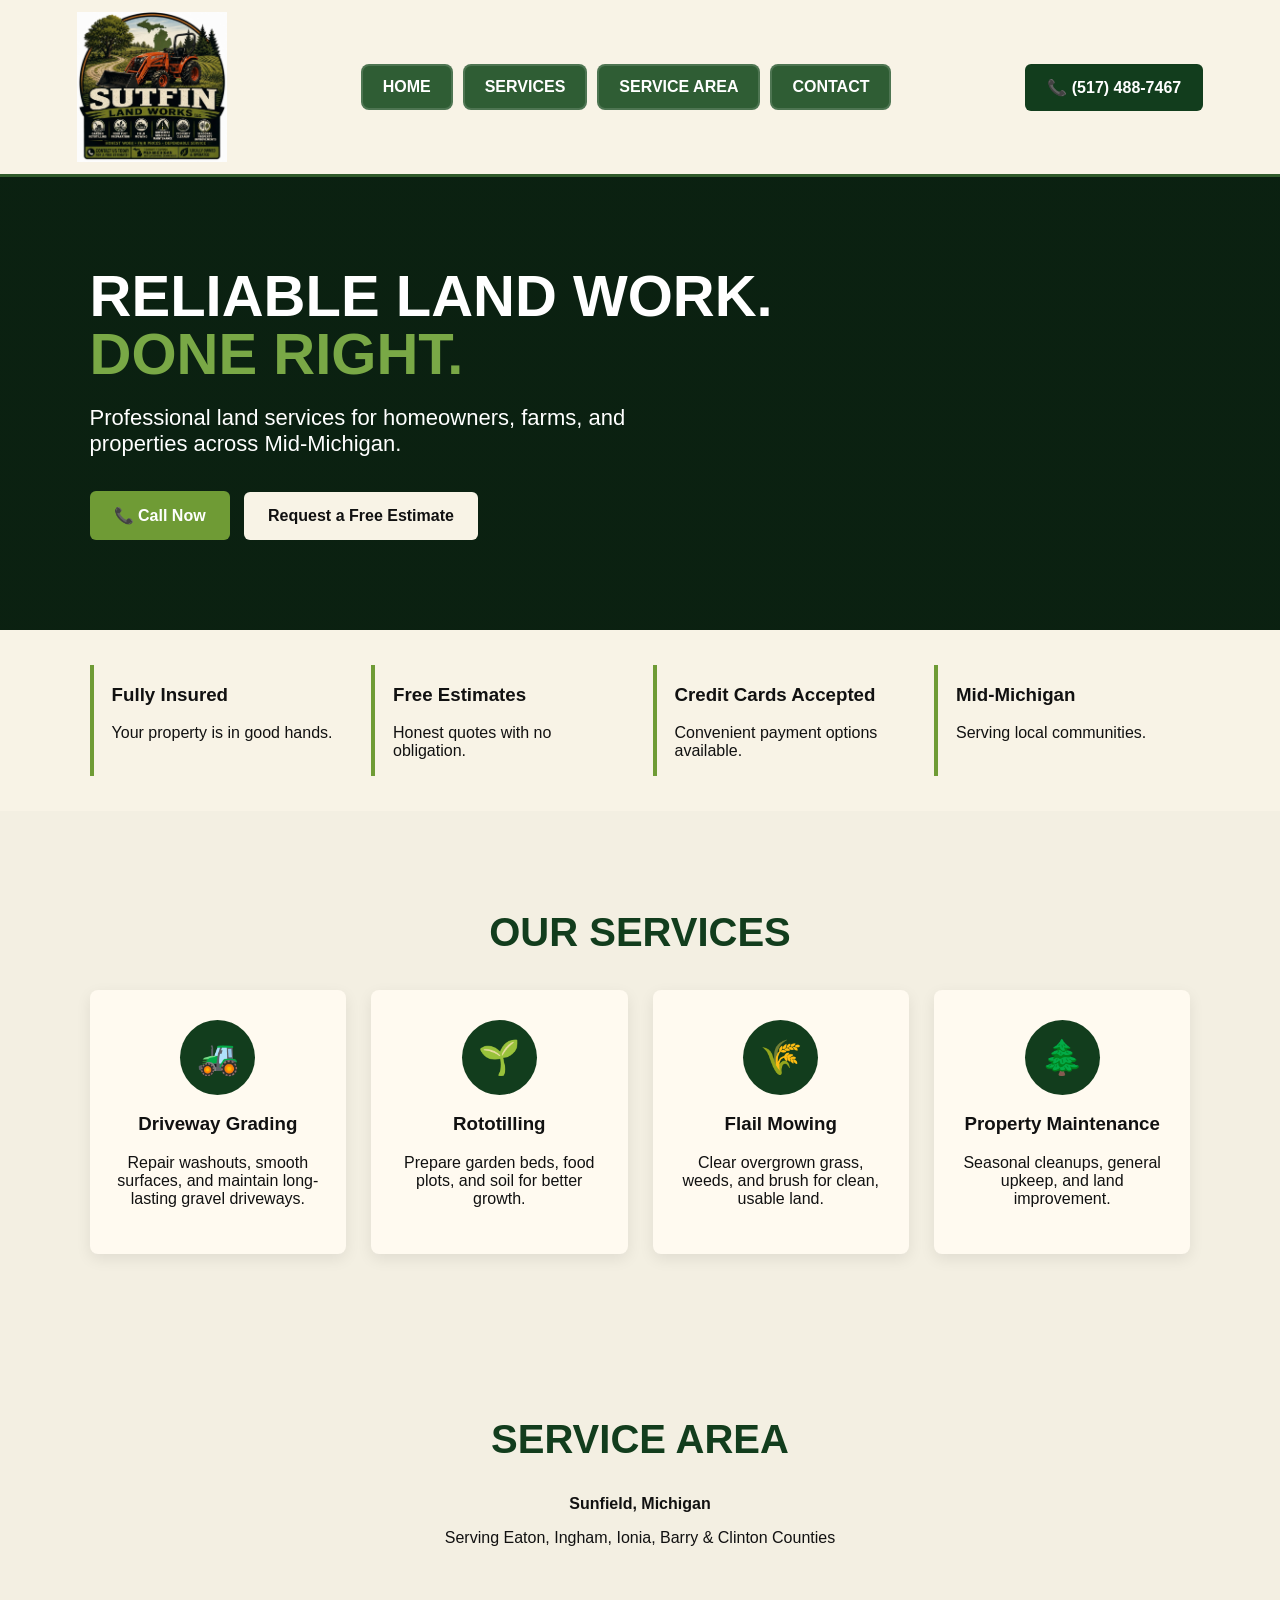
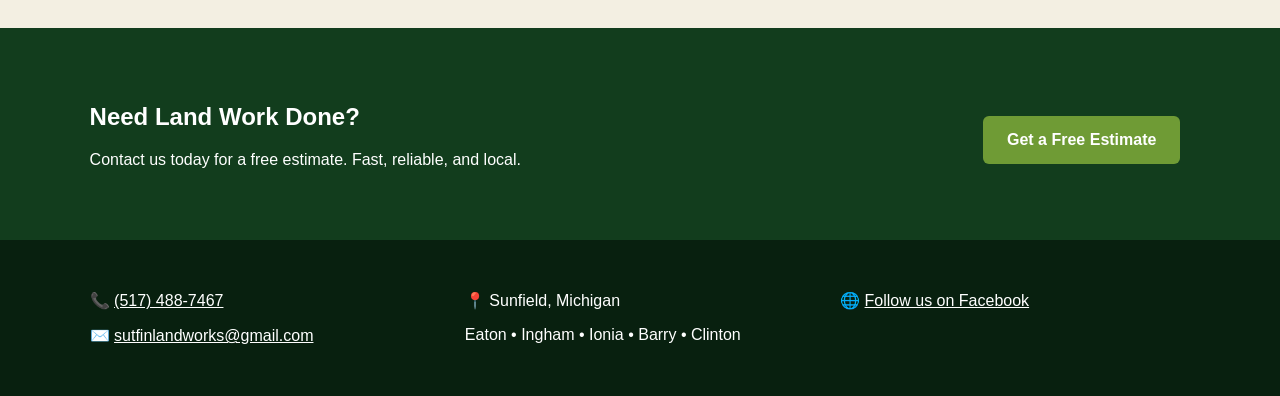
==== index.html @ 5210f1a7 "Update index.html" ====
<!DOCTYPE html>
<html lang="en">
<head>
<meta charset="UTF-8">
<meta name="viewport" content="width=device-width, initial-scale=1.0">
<title>Sutfin Land Works LLC | Mid-Michigan Land Services</title>

<style>
* {
  box-sizing: border-box;
}

body {
  margin: 0;
  font-family: Arial, sans-serif;
  background: #f3efe2;
  color: #111;
}

.header {
  background: #f8f3e6;
  padding: 12px 6%;
  display: flex;
  align-items: center;
  justify-content: space-between;
  border-bottom: 3px solid #315b2c;
}

.logo {
  width: 150px;
  height: auto;
  display: block;
}

.nav {
  display: flex;
  justify-content: center;
  align-items: center;
  gap: 10px;
  flex-wrap: wrap;
}

.nav a {
  display: inline-block;
  background: #2f5d34;
  color: #ffffff;
  text-decoration: none;
  font-weight: bold;
  padding: 12px 20px;
  border-radius: 8px;
  border: 2px solid rgba(255,255,255,0.15);
  transition: all 0.3s ease;
}

.nav a:hover {
  background: #d4b36a;
  color: #111111;
  transform: translateY(-2px);
  box-shadow: 0 4px 10px rgba(0,0,0,.25);
}

.call-btn {
  background: #123d1d;
  color: white;
  padding: 14px 22px;
  border-radius: 6px;
  text-decoration: none;
  font-weight: bold;
}
  .nav {
  display: flex;
  justify-content: center;
  flex-wrap: wrap;
}

.hero {
  background: linear-gradient(rgba(5,25,10,.78), rgba(5,25,10,.78)), #1f3d2b;
  color: white;
  padding: 90px 7%;
}

.hero h1 {
  font-size: 58px;
  line-height: 1;
  margin: 0 0 20px;
  text-transform: uppercase;
}

.hero h1 span {
  color: #79a846;
}

.hero p {
  font-size: 22px;
  max-width: 620px;
}

.btn {
  display: inline-block;
  margin: 12px 10px 0 0;
  padding: 15px 24px;
  border-radius: 6px;
  text-decoration: none;
  font-weight: bold;
}

.green {
  background: #6f9b35;
  color: white;
}

.light {
  background: #f8f3e6;
  color: #111;
}

.trust {
  display: grid;
  grid-template-columns: repeat(auto-fit, minmax(220px, 1fr));
  gap: 25px;
  padding: 35px 7%;
  background: #f8f3e6;
}

.trust div {
  border-left: 4px solid #6f9b35;
  padding-left: 18px;
}

.section {
  padding: 65px 7%;
  text-align: center;
}

.section h2 {
  font-size: 40px;
  color: #123d1d;
  text-transform: uppercase;
}

.services {
  display: grid;
  grid-template-columns: repeat(auto-fit, minmax(220px, 1fr));
  gap: 25px;
  margin-top: 35px;
}

.card {
  background: #fffaf0;
  padding: 30px 20px;
  border-radius: 8px;
  box-shadow: 0 5px 15px rgba(0,0,0,.08);
}

.icon {
  background: #123d1d;
  color: white;
  width: 75px;
  height: 75px;
  margin: 0 auto 18px;
  border-radius: 50%;
  display: flex;
  align-items: center;
  justify-content: center;
  font-size: 34px;
}

.cta {
  background: #123d1d;
  color: white;
  padding: 55px 7%;
  display: flex;
  justify-content: space-between;
  align-items: center;
  gap: 25px;
}

.footer {
  background: #08200f;
  color: white;
  padding: 35px 7%;
  display: grid;
  grid-template-columns: repeat(auto-fit, minmax(220px, 1fr));
  gap: 25px;
}

.footer a {
  color: white;
}

@media (max-width: 800px) {
  .header {
    flex-direction: column;
    gap: 12px;
  }

  .logo {
    width: 100px;
    height: auto;
  }

  .nav {
    display: none;
  }

  .hero h1 {
    font-size: 40px;
  }

  .cta {
    flex-direction: column;
    text-align: center;
  }
}
</style>
</head>

<body>

<header class="header">
  <img src="images/logo.png" alt="Sutfin Land Works LLC Logo" class="logo">

<nav class="nav">
  <a href="index.html">HOME</a>
  <a href="services.html">SERVICES</a>
  <a href="#service-area">SERVICE AREA</a>
  <a href="contact.html">CONTACT</a>
</nav>

  <a href="tel:5174887467" class="call-btn">📞 (517) 488-7467</a>
</header>

<section class="hero">
  <h1>Reliable Land Work.<br><span>Done Right.</span></h1>
  <p>Professional land services for homeowners, farms, and properties across Mid-Michigan.</p>

  <a href="tel:5174887467" class="btn green">📞 Call Now</a>
  <a href="contact.html" class="btn light">Request a Free Estimate</a>
</section>

<section class="trust">
  <div>
    <h3>Fully Insured</h3>
    <p>Your property is in good hands.</p>
  </div>

  <div>
    <h3>Free Estimates</h3>
    <p>Honest quotes with no obligation.</p>
  </div>

  <div>
    <h3>Credit Cards Accepted</h3>
    <p>Convenient payment options available.</p>
  </div>

  <div>
    <h3>Mid-Michigan</h3>
    <p>Serving local communities.</p>
  </div>
</section>

<section class="section" id="services">
  <h2>Our Services</h2>

  <div class="services">
    <div class="card">
      <div class="icon">🚜</div>
      <h3>Driveway Grading</h3>
      <p>Repair washouts, smooth surfaces, and maintain long-lasting gravel driveways.</p>
    </div>

    <div class="card">
      <div class="icon">🌱</div>
      <h3>Rototilling</h3>
      <p>Prepare garden beds, food plots, and soil for better growth.</p>
    </div>

    <div class="card">
      <div class="icon">🌾</div>
      <h3>Flail Mowing</h3>
      <p>Clear overgrown grass, weeds, and brush for clean, usable land.</p>
    </div>

    <div class="card">
      <div class="icon">🌲</div>
      <h3>Property Maintenance</h3>
      <p>Seasonal cleanups, general upkeep, and land improvement.</p>
    </div>
  </div>
</section>

<section class="section" id="service-area">
  <h2>Service Area</h2>
  <p><strong>Sunfield, Michigan</strong></p>
  <p>Serving Eaton, Ingham, Ionia, Barry & Clinton Counties</p>
</section>

<section class="cta">
  <div>
    <h2>Need Land Work Done?</h2>
    <p>Contact us today for a free estimate. Fast, reliable, and local.</p>
  </div>

  <a href="contact.html" class="btn green">Get a Free Estimate</a>
</section>

<footer class="footer">
  <div>
    <p>📞 <a href="tel:5174887467">(517) 488-7467</a></p>
    <p>✉️ <a href="mailto:sutfinlandworks@gmail.com">sutfinlandworks@gmail.com</a></p>
  </div>

  <div>
    <p>📍 Sunfield, Michigan</p>
    <p>Eaton • Ingham • Ionia • Barry • Clinton</p>
  </div>

  <div>
    <p>🌐 <a href="https://www.facebook.com/profile.php?id=61579506905244">Follow us on Facebook</a></p>
  </div>
</footer>

</body>
</html>
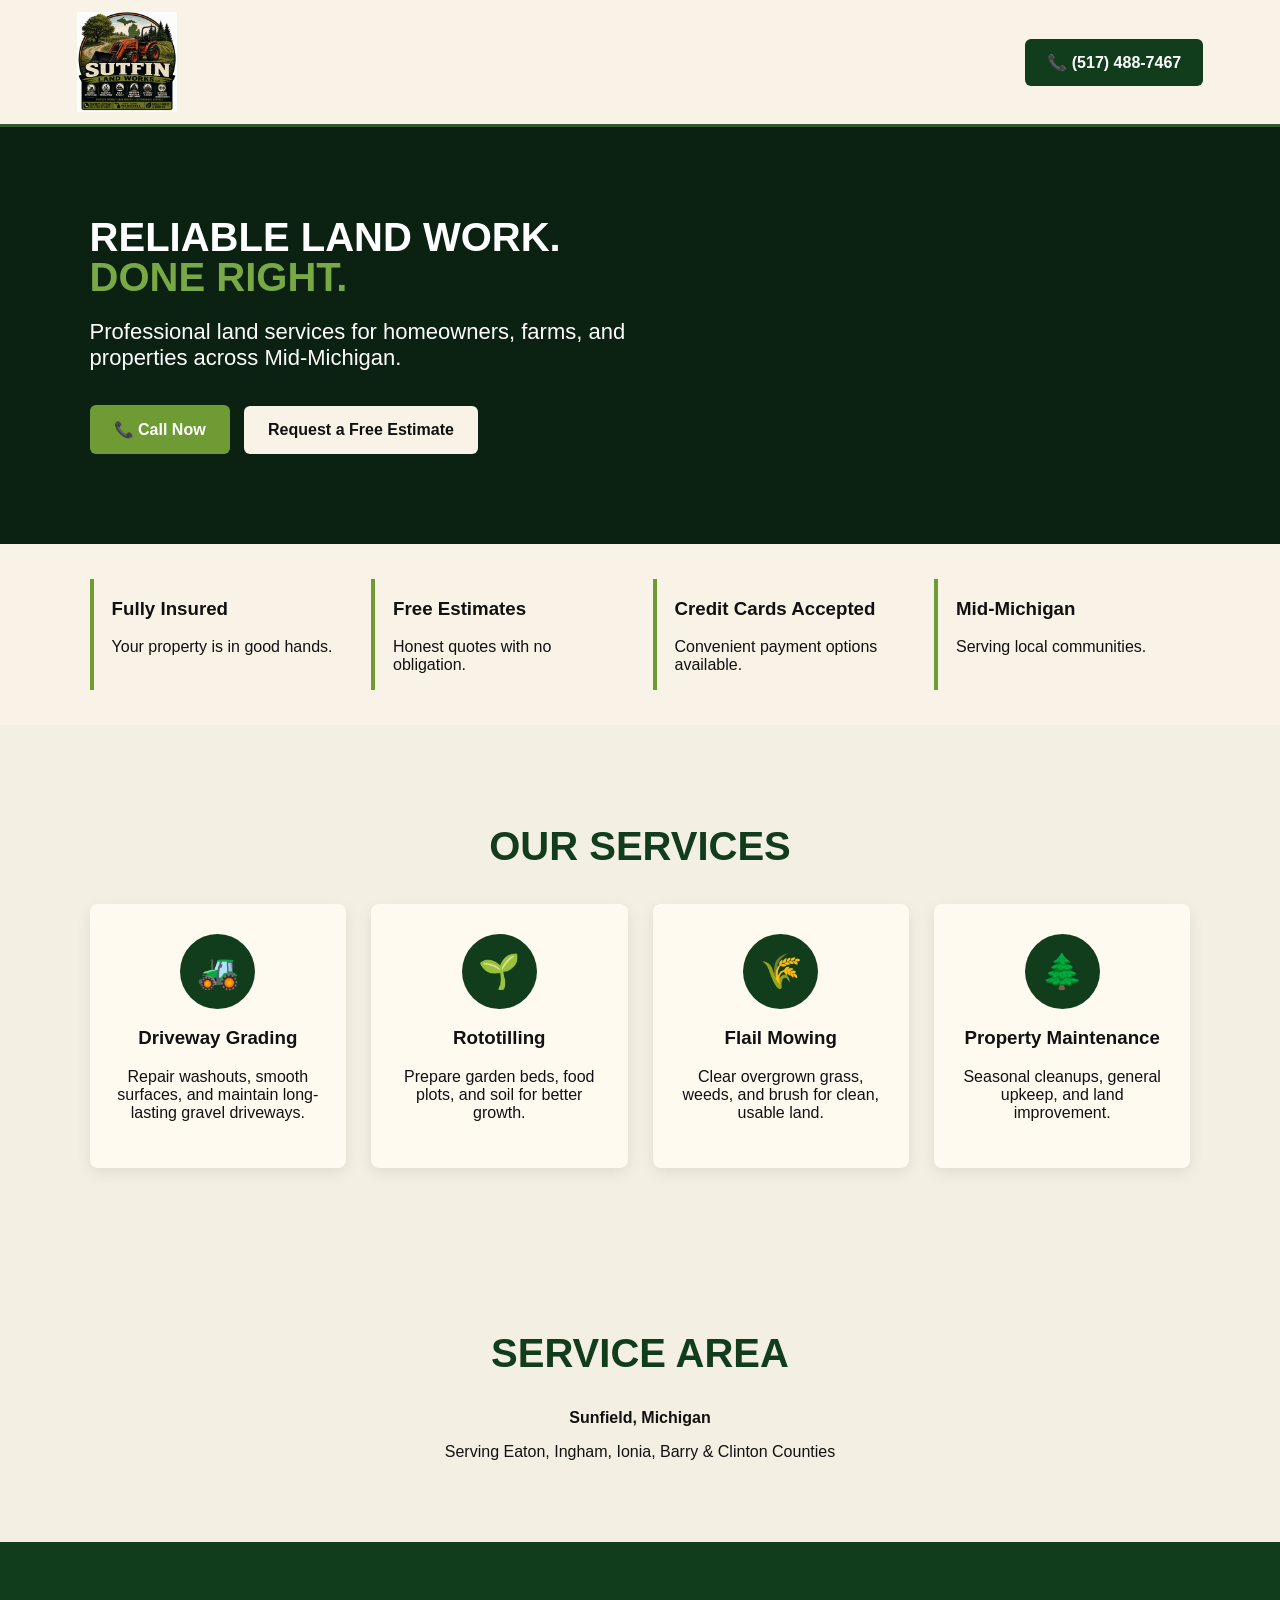
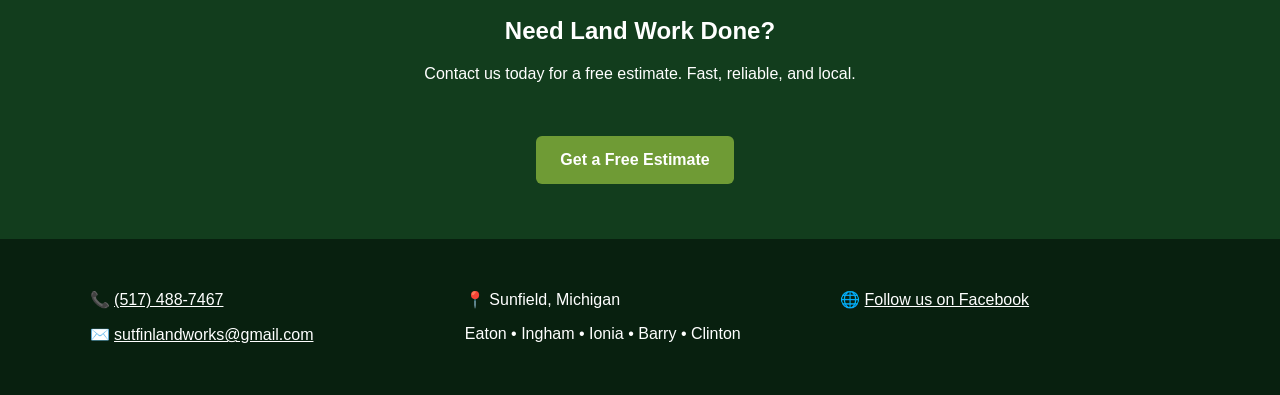
==== commit b238e5be: "Update index.html" ====
--- a/index.html
+++ b/index.html
@@ -192,7 +192,36 @@
   .header {
     flex-direction: column;
     gap: 12px;
-  }
+    text-align: center;
+  }
+
+  .logo {
+    width: 120px;
+    height: auto;
+  }
+
+  .nav {
+    display: flex;
+    justify-content: center;
+    flex-wrap: wrap;
+    gap: 8px;
+  }
+
+  .nav a {
+    font-size: 14px;
+    padding: 10px 14px;
+    margin: 3px;
+  }
+
+  .hero h1 {
+    font-size: 40px;
+  }
+
+  .cta {
+    flex-direction: column;
+    text-align: center;
+  }
+}
 
   .logo {
     width: 100px;
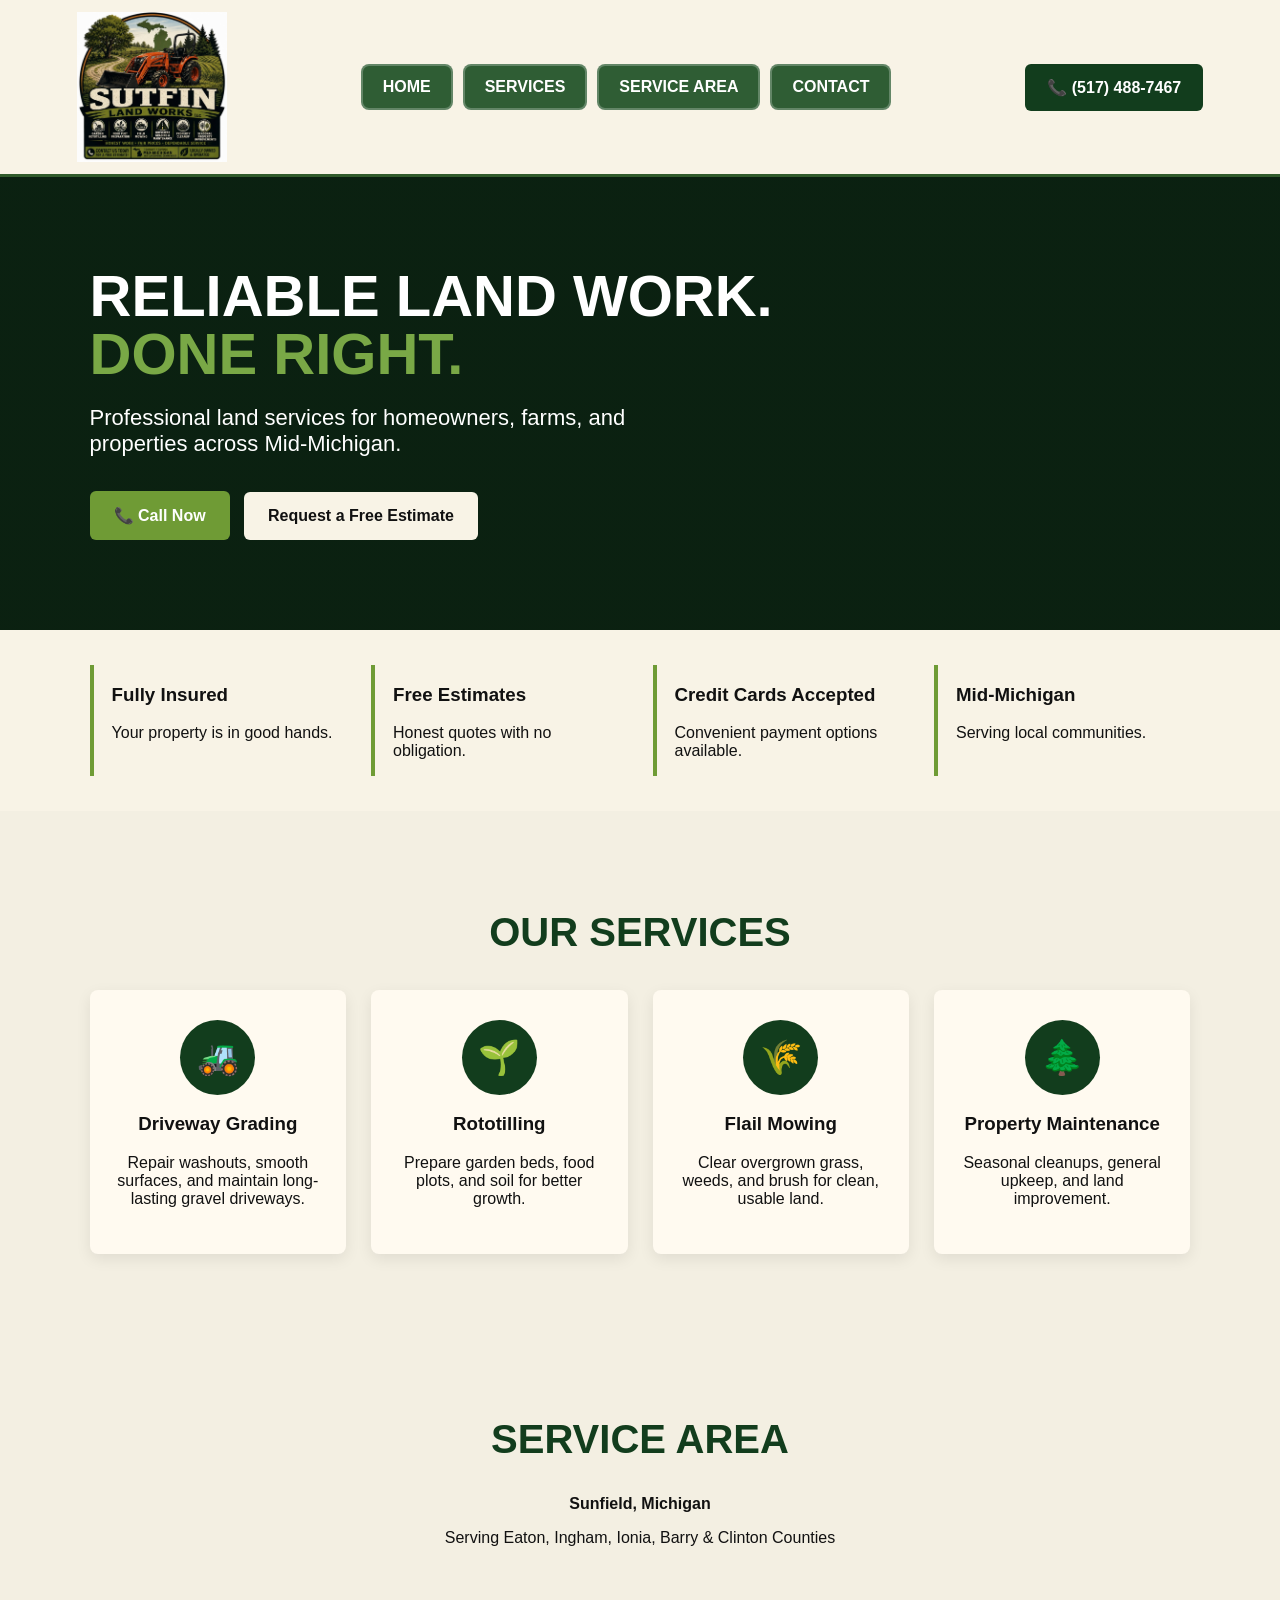
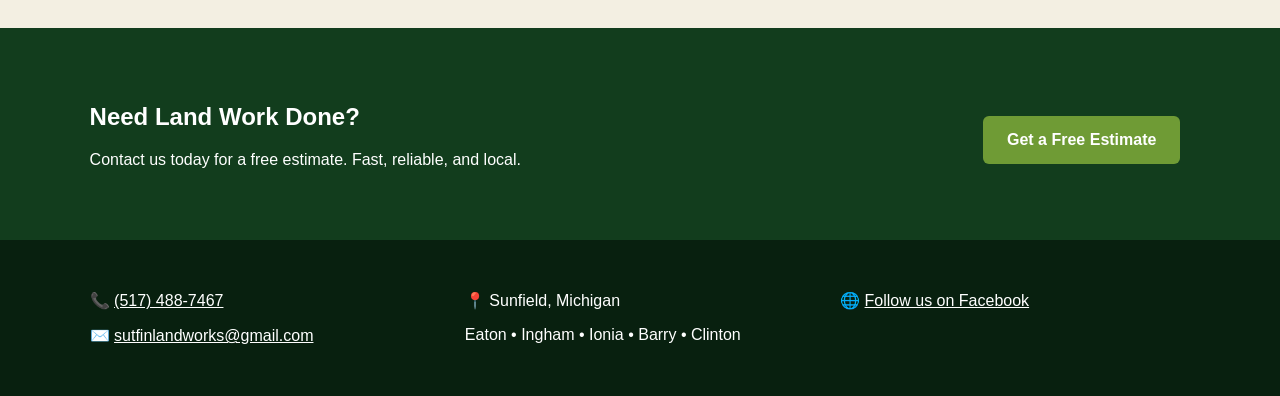
==== commit e86a195e: "Update index.html" ====
--- a/index.html
+++ b/index.html
@@ -23,7 +23,9 @@
   display: flex;
   align-items: center;
   justify-content: space-between;
+  gap: 20px;
   border-bottom: 3px solid #315b2c;
+  flex-wrap: wrap;
 }
 
 .logo {
@@ -32,6 +34,7 @@
   display: block;
 }
 
+/* NAVIGATION BUTTONS */
 .nav {
   display: flex;
   justify-content: center;
@@ -43,18 +46,18 @@
 .nav a {
   display: inline-block;
   background: #2f5d34;
-  color: #ffffff;
+  color: white;
   text-decoration: none;
   font-weight: bold;
   padding: 12px 20px;
   border-radius: 8px;
-  border: 2px solid rgba(255,255,255,0.15);
+  border: 2px solid rgba(255,255,255,0.25);
   transition: all 0.3s ease;
 }
 
 .nav a:hover {
   background: #d4b36a;
-  color: #111111;
+  color: #111;
   transform: translateY(-2px);
   box-shadow: 0 4px 10px rgba(0,0,0,.25);
 }
@@ -66,11 +69,6 @@
   border-radius: 6px;
   text-decoration: none;
   font-weight: bold;
-}
-  .nav {
-  display: flex;
-  justify-content: center;
-  flex-wrap: wrap;
 }
 
 .hero {
@@ -188,29 +186,25 @@
   color: white;
 }
 
+/* MOBILE */
 @media (max-width: 800px) {
   .header {
     flex-direction: column;
-    gap: 12px;
     text-align: center;
   }
 
   .logo {
     width: 120px;
-    height: auto;
   }
 
   .nav {
     display: flex;
-    justify-content: center;
-    flex-wrap: wrap;
-    gap: 8px;
+    width: 100%;
   }
 
   .nav a {
     font-size: 14px;
     padding: 10px 14px;
-    margin: 3px;
   }
 
   .hero h1 {
@@ -222,25 +216,6 @@
     text-align: center;
   }
 }
-
-  .logo {
-    width: 100px;
-    height: auto;
-  }
-
-  .nav {
-    display: none;
-  }
-
-  .hero h1 {
-    font-size: 40px;
-  }
-
-  .cta {
-    flex-direction: column;
-    text-align: center;
-  }
-}
 </style>
 </head>
 
@@ -249,12 +224,12 @@
 <header class="header">
   <img src="images/logo.png" alt="Sutfin Land Works LLC Logo" class="logo">
 
-<nav class="nav">
-  <a href="index.html">HOME</a>
-  <a href="services.html">SERVICES</a>
-  <a href="#service-area">SERVICE AREA</a>
-  <a href="contact.html">CONTACT</a>
-</nav>
+  <nav class="nav">
+    <a href="index.html">HOME</a>
+    <a href="services.html">SERVICES</a>
+    <a href="#service-area">SERVICE AREA</a>
+    <a href="contact.html">CONTACT</a>
+  </nav>
 
   <a href="tel:5174887467" class="call-btn">📞 (517) 488-7467</a>
 </header>
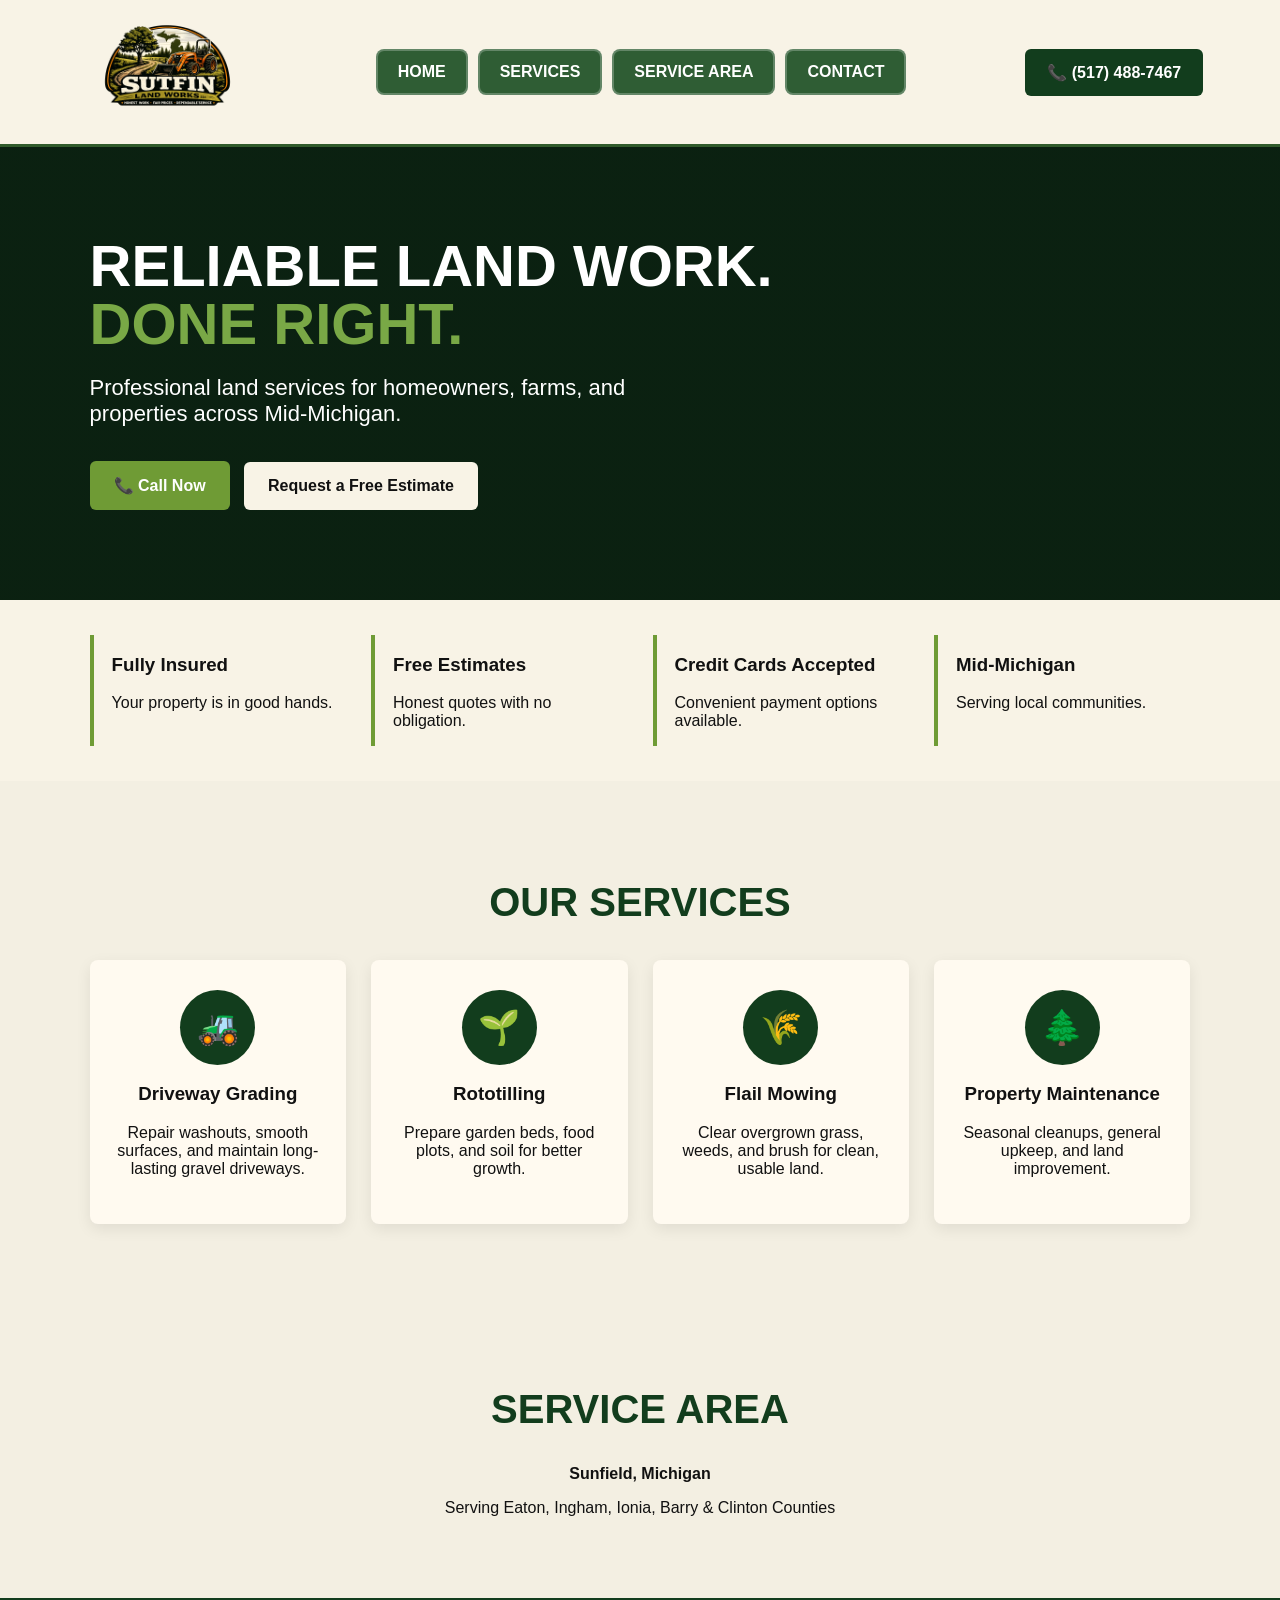
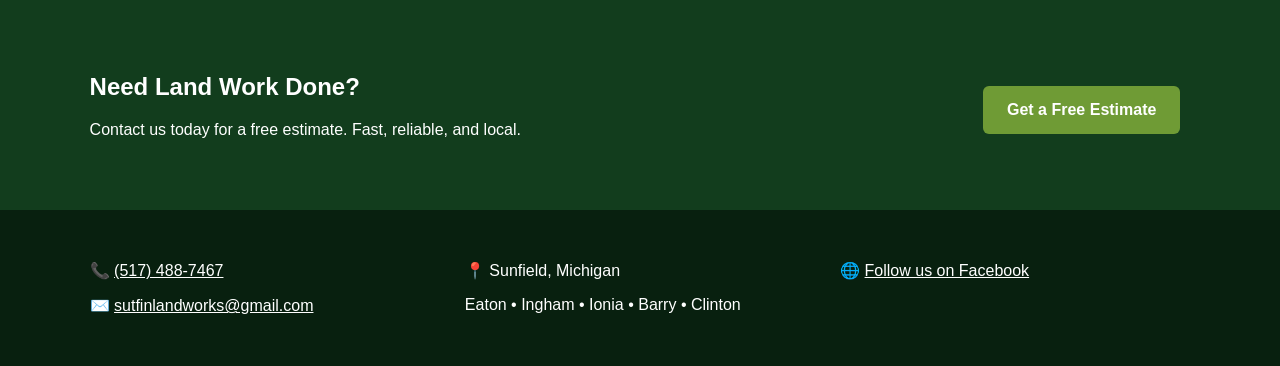
==== commit e2b584ce: "Update index.html" ====
--- a/index.html
+++ b/index.html
@@ -29,7 +29,7 @@
 }
 
 .logo {
-  width: 150px;
+  width: 180px;
   height: auto;
   display: block;
 }
@@ -194,7 +194,7 @@
   }
 
   .logo {
-    width: 120px;
+    width: 200px;
   }
 
   .nav {
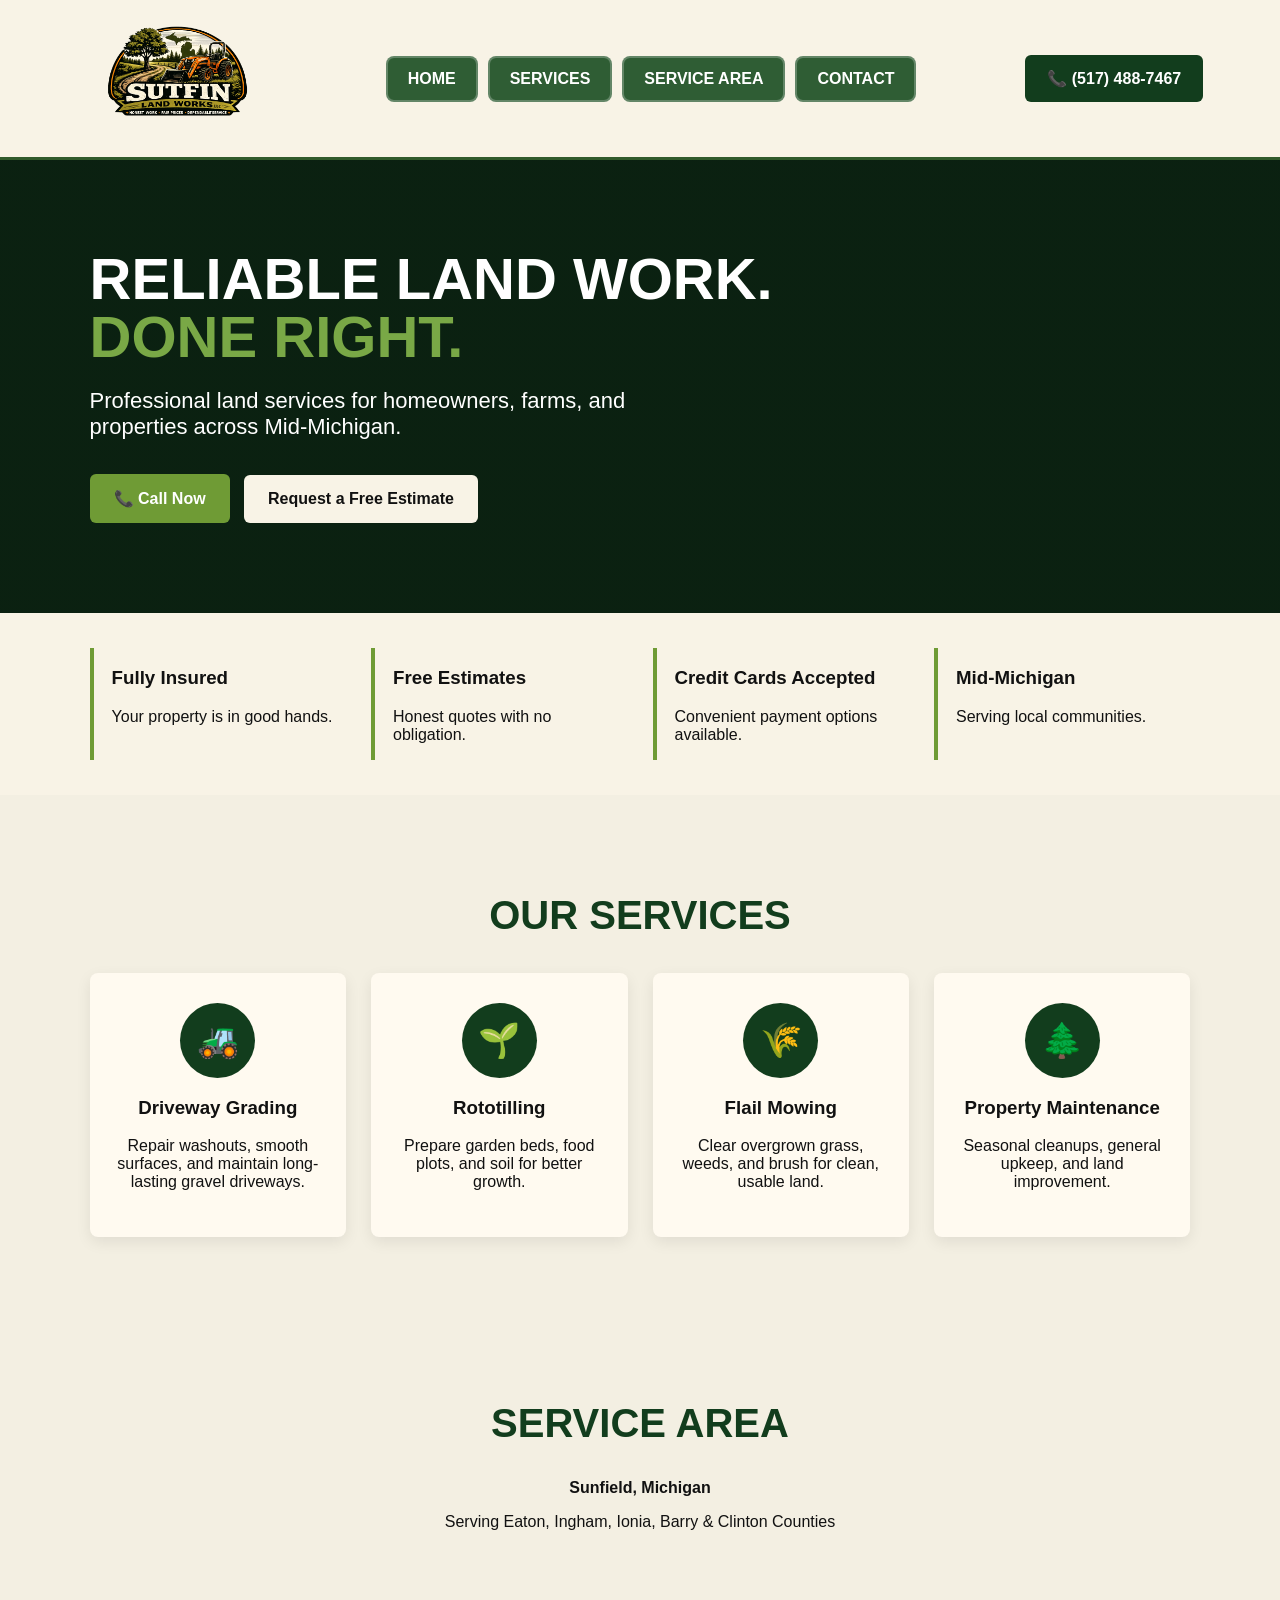
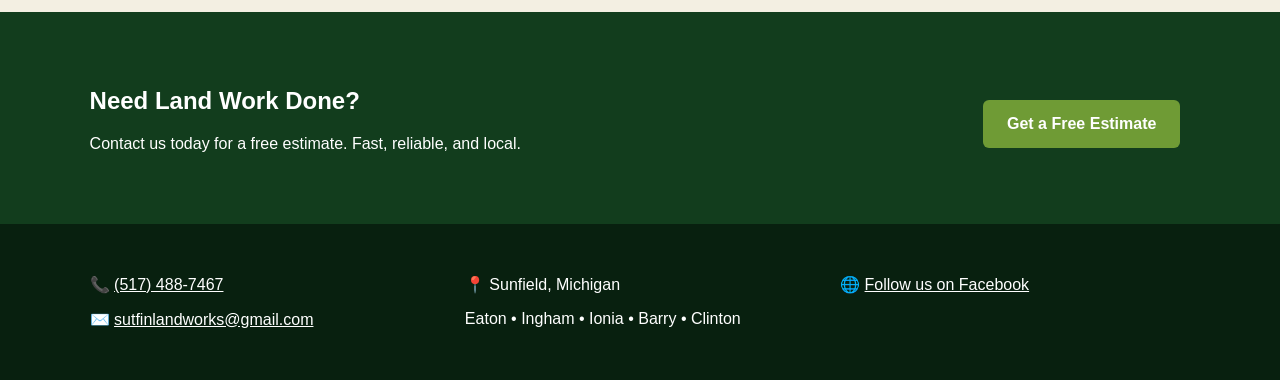
==== commit f7f555c7: "Update index.html" ====
--- a/index.html
+++ b/index.html
@@ -29,7 +29,7 @@
 }
 
 .logo {
-  width: 180px;
+  width: 200px;
   height: auto;
   display: block;
 }
@@ -194,7 +194,7 @@
   }
 
   .logo {
-    width: 200px;
+    width: 240px;
   }
 
   .nav {
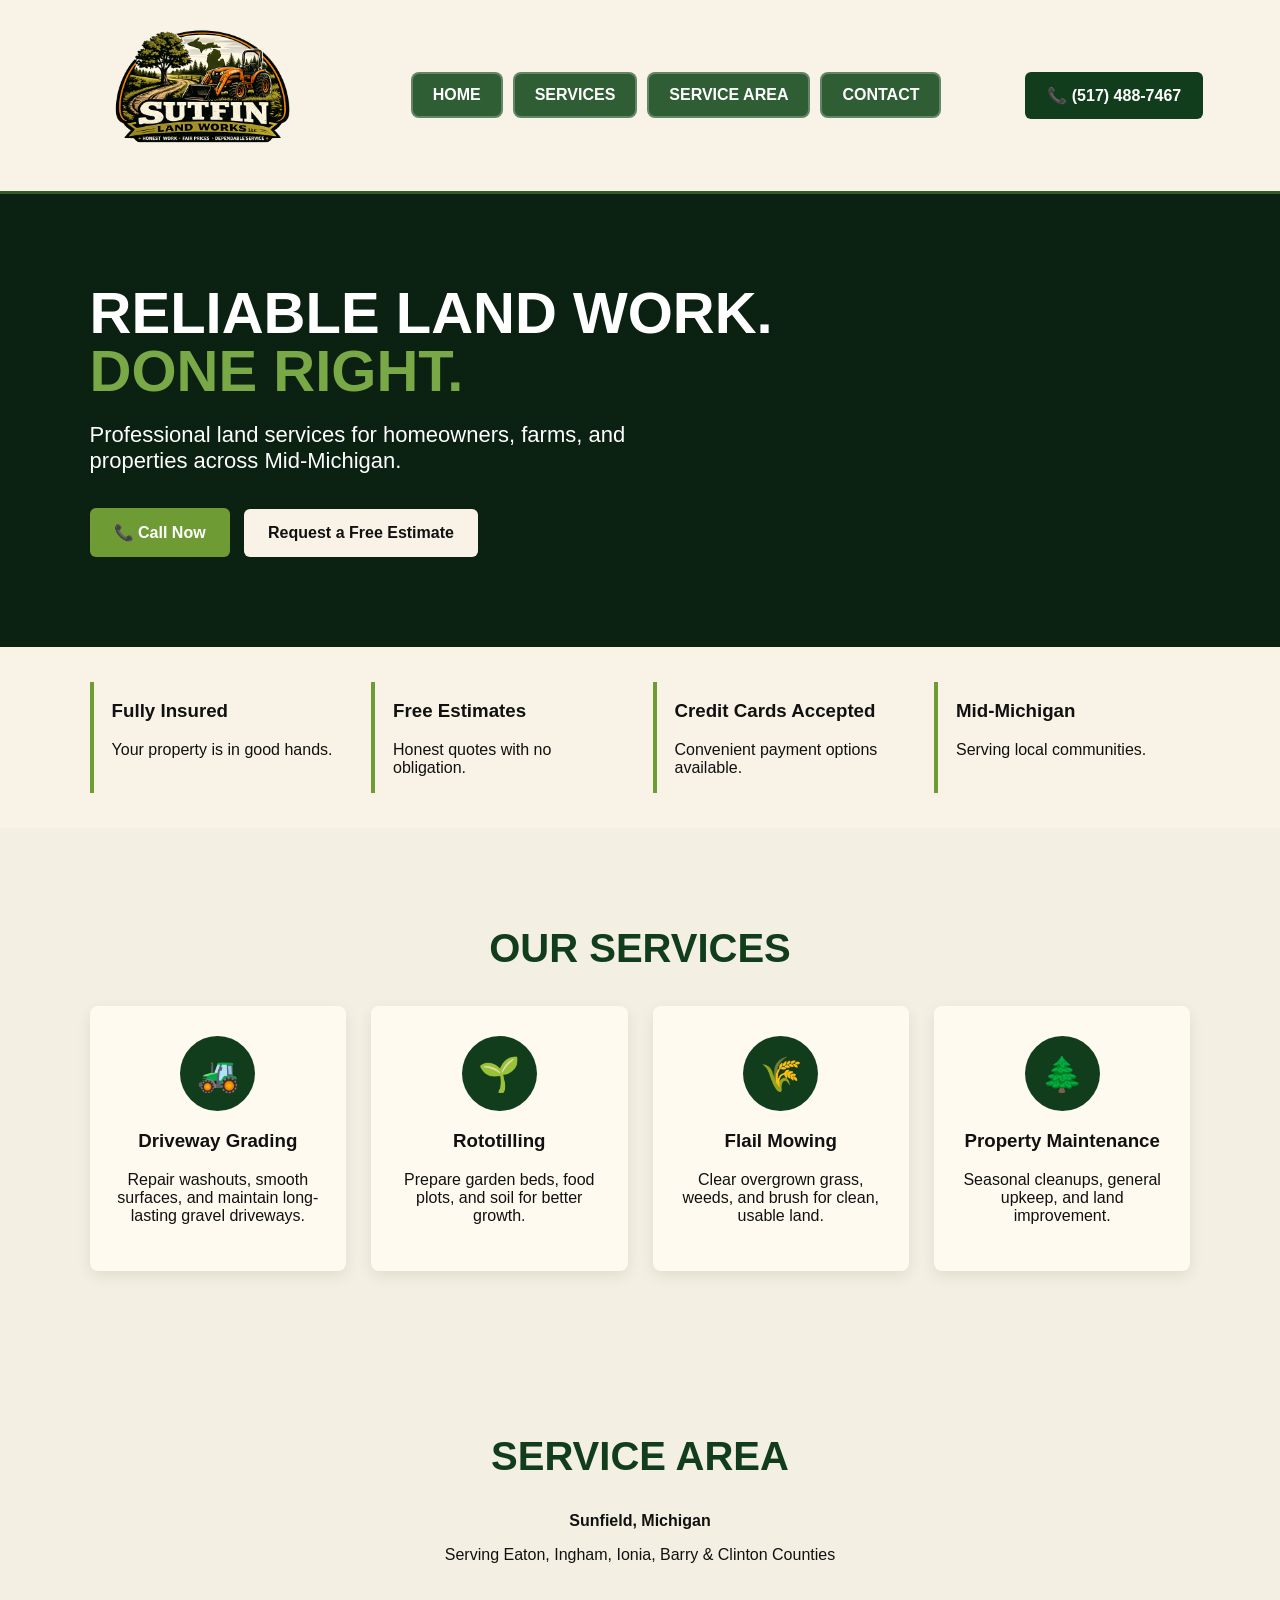
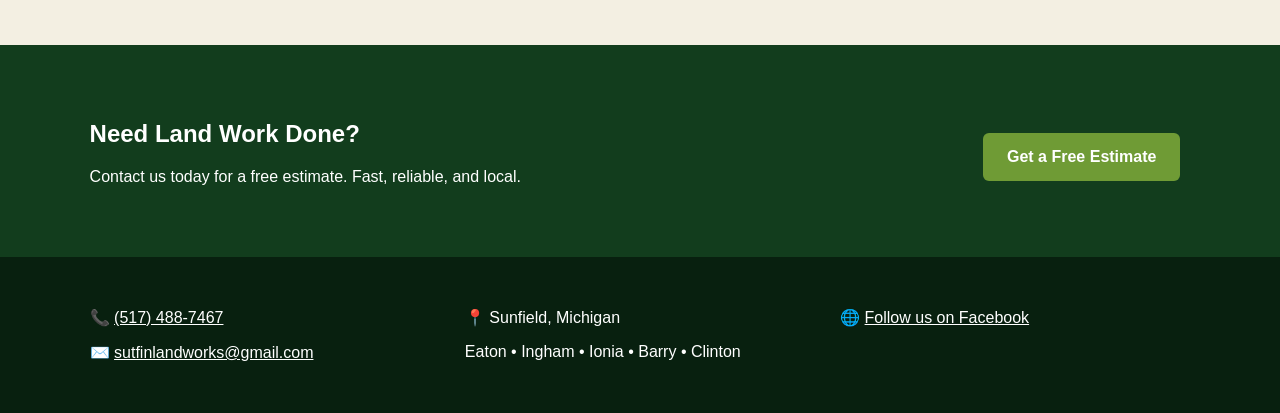
==== commit aa0f625b: "Update index.html" ====
--- a/index.html
+++ b/index.html
@@ -29,7 +29,7 @@
 }
 
 .logo {
-  width: 200px;
+  width: 250px;
   height: auto;
   display: block;
 }
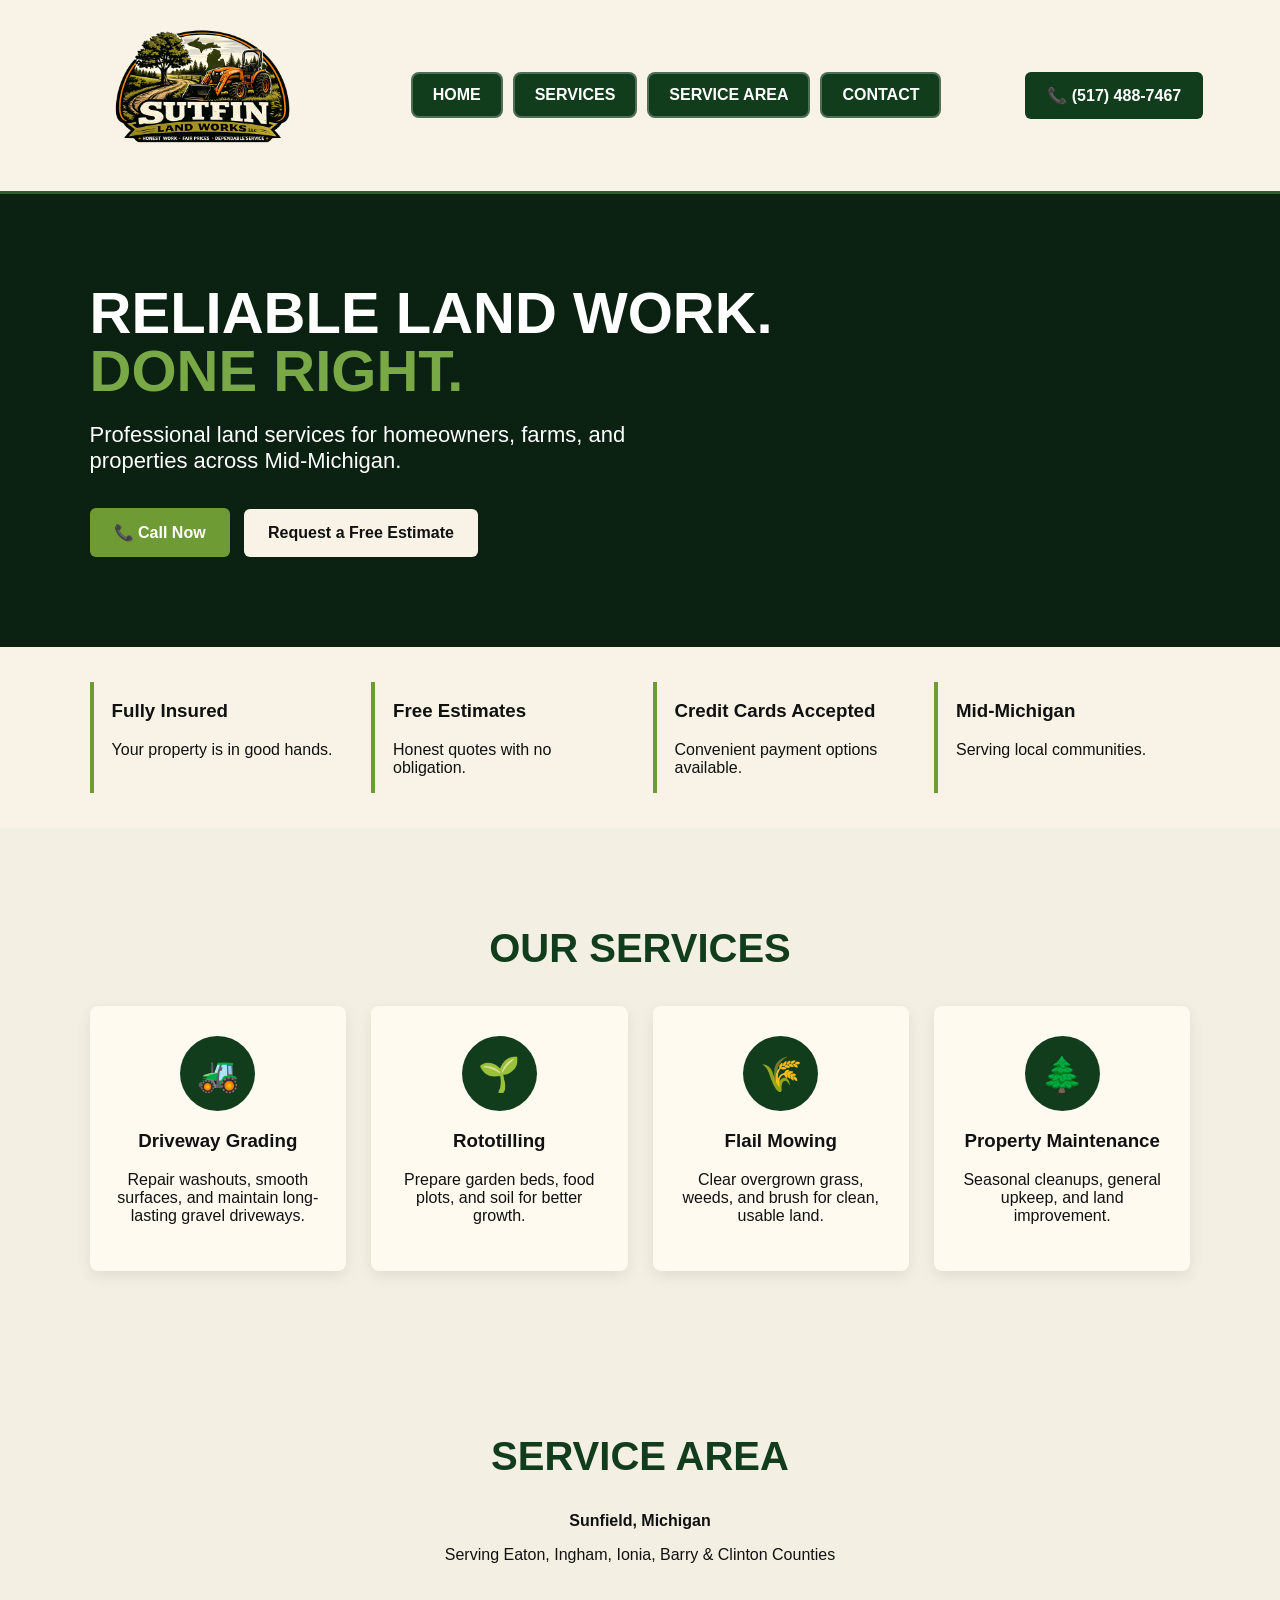
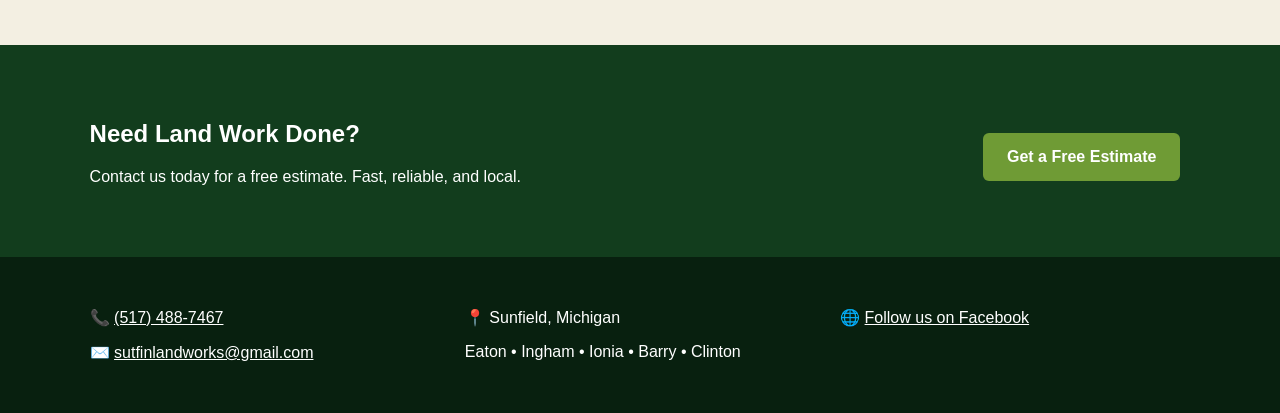
==== commit 1b0419f7: "Update index.html" ====
--- a/index.html
+++ b/index.html
@@ -45,7 +45,7 @@
 
 .nav a {
   display: inline-block;
-  background: #2f5d34;
+  background: #123d1d;
   color: white;
   text-decoration: none;
   font-weight: bold;
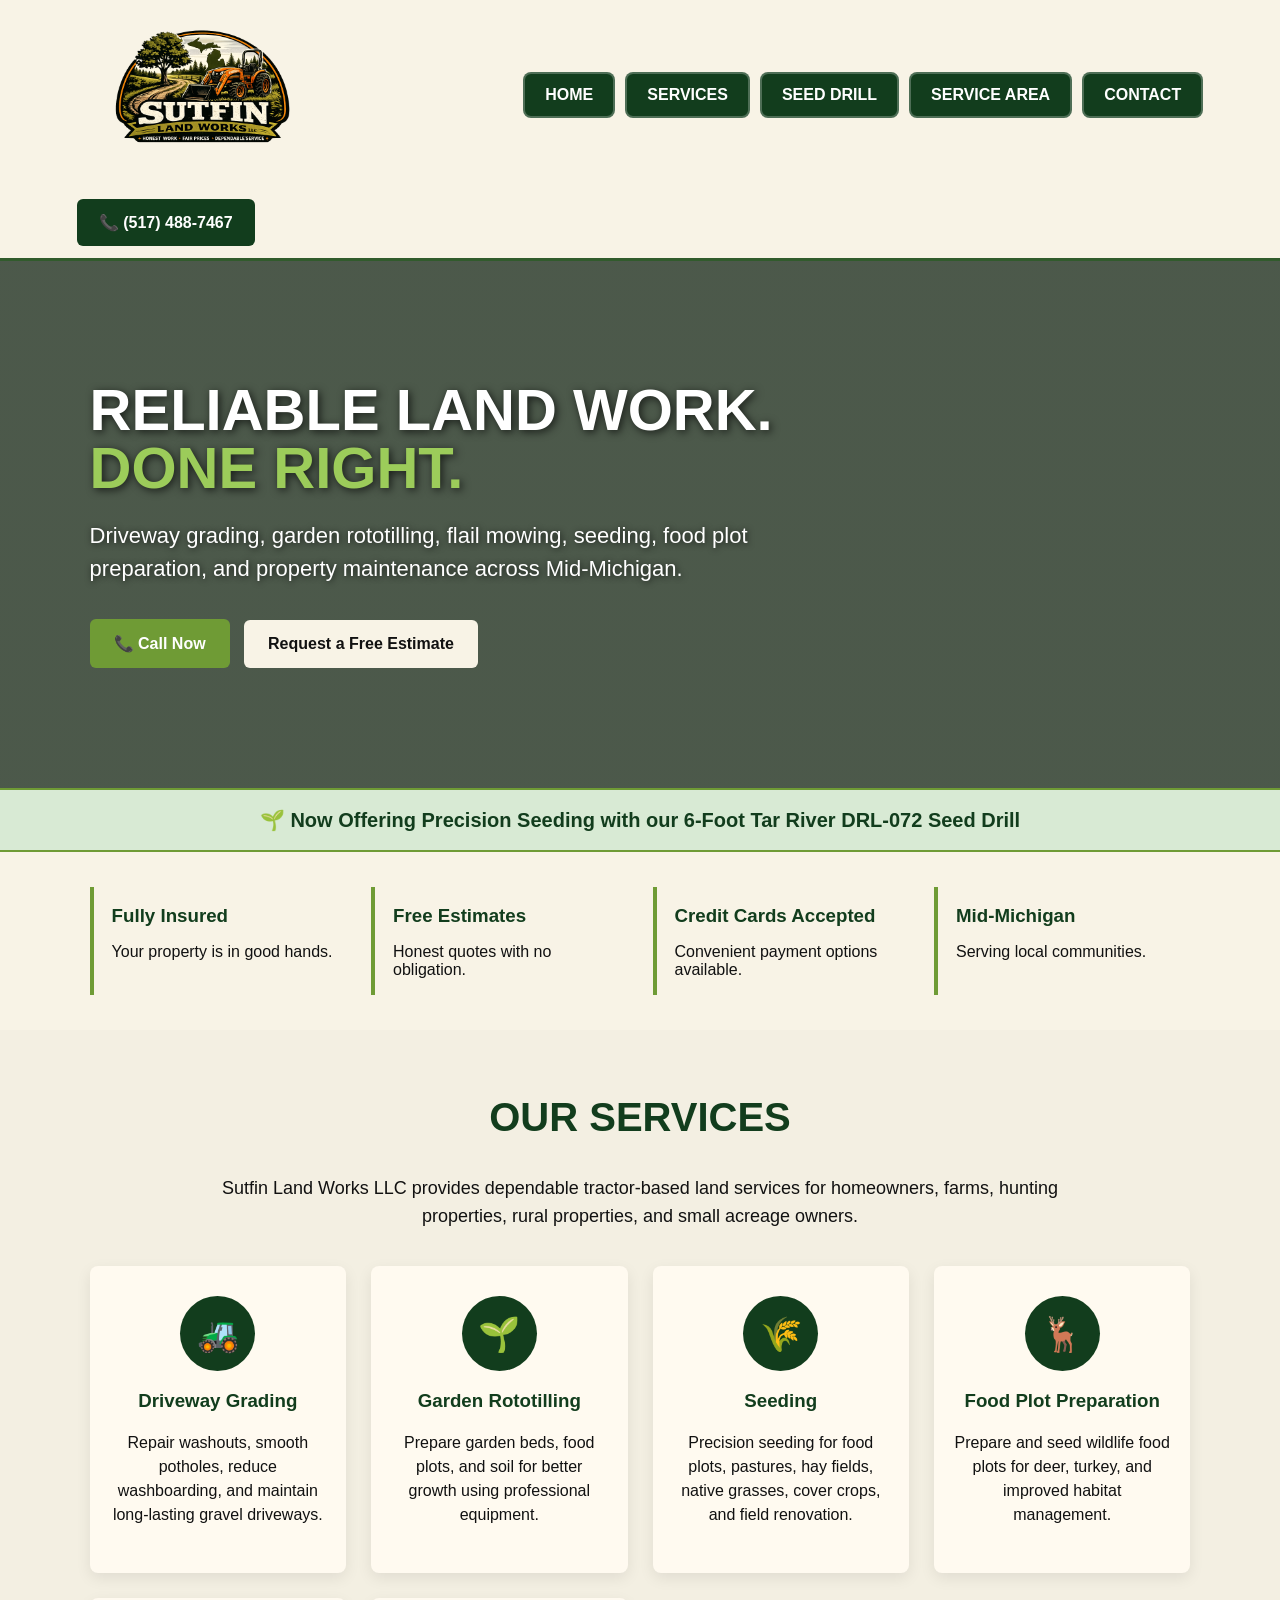
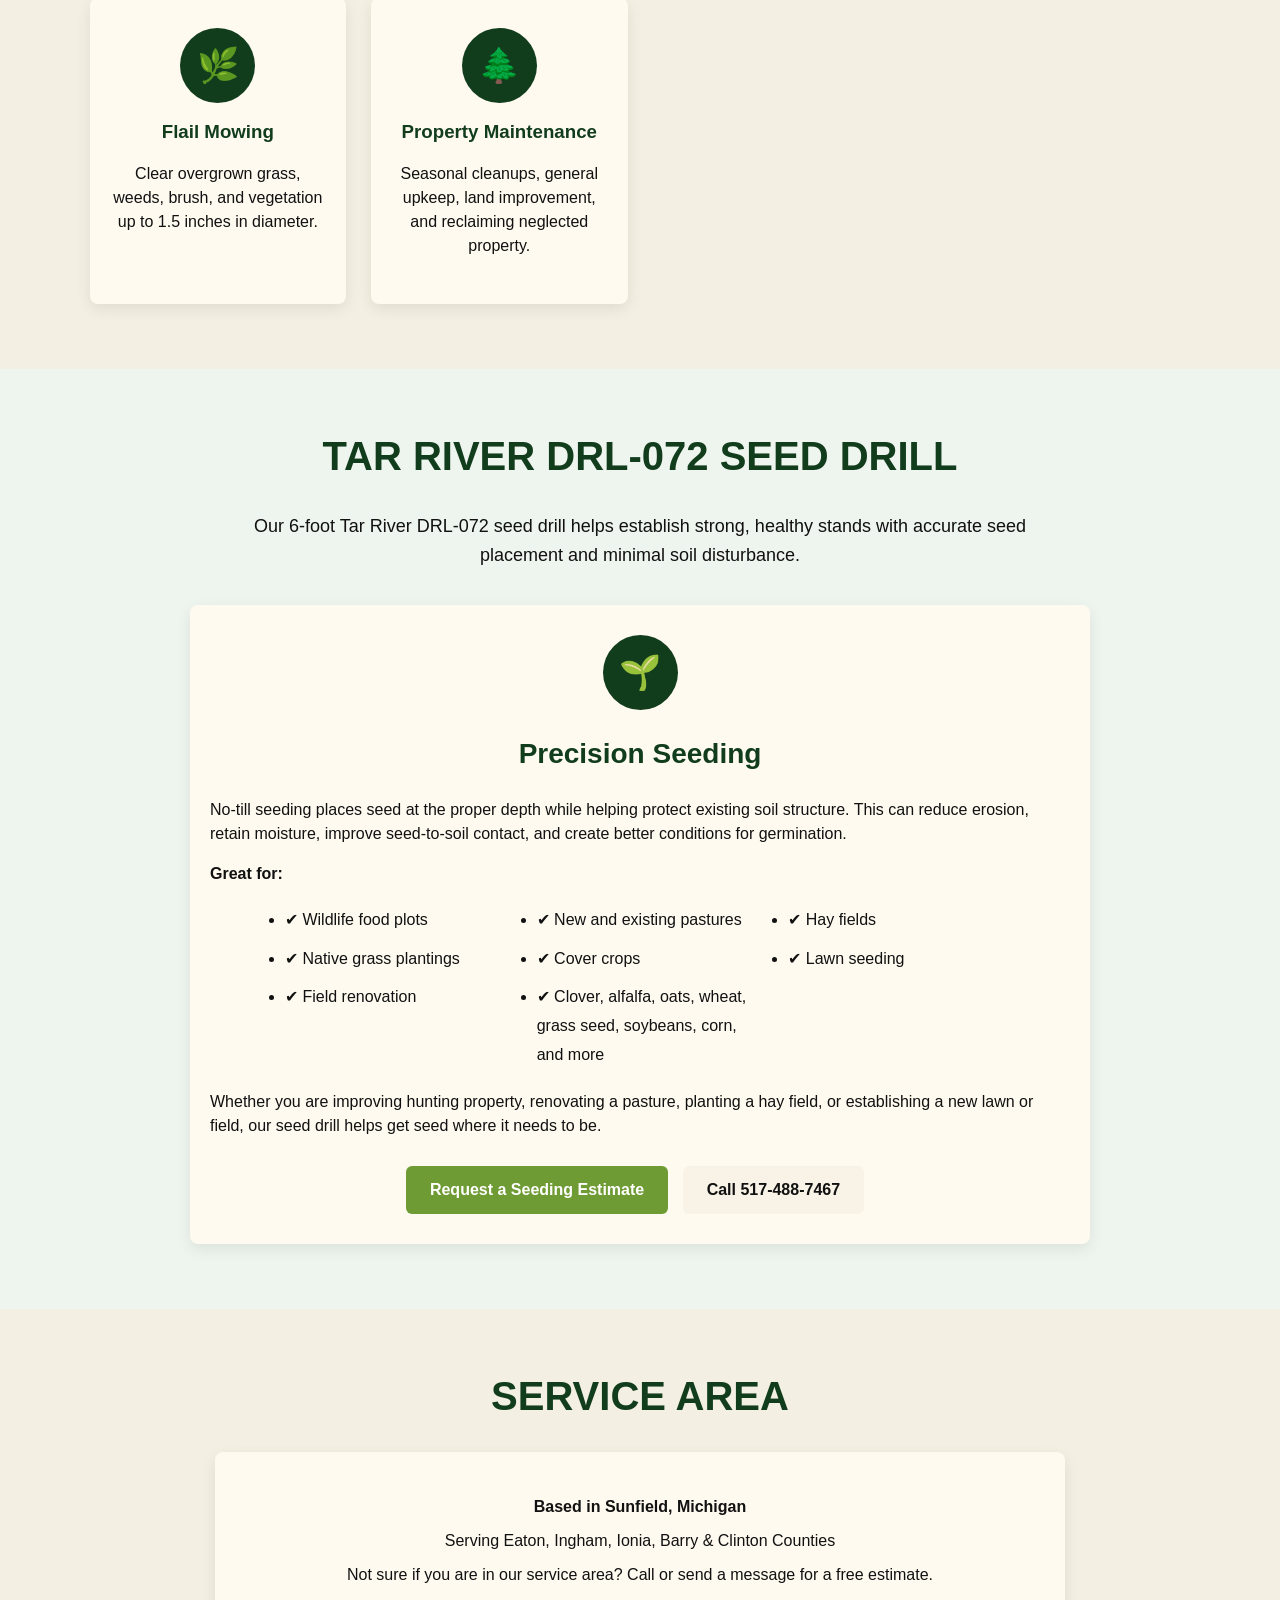
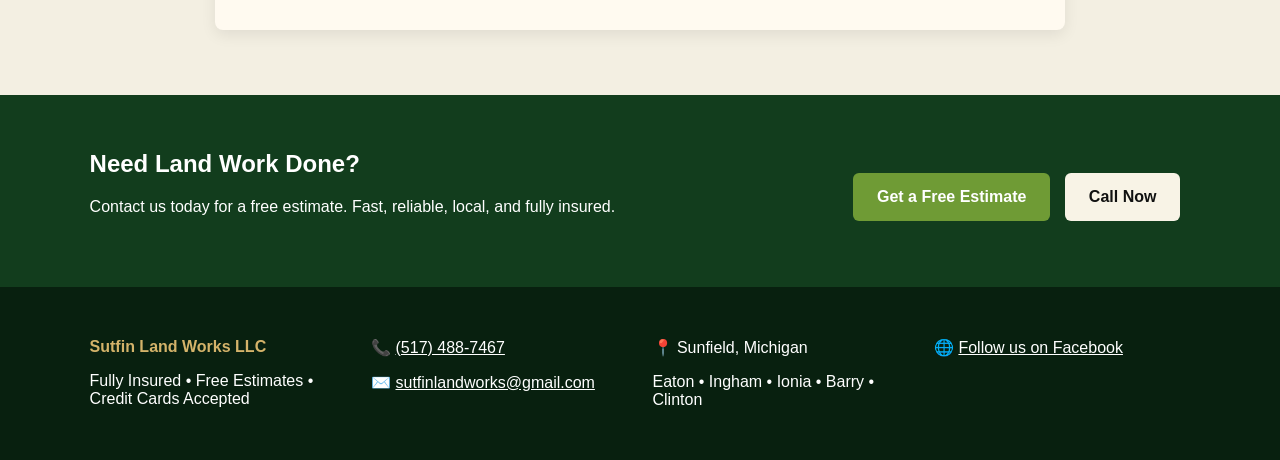
==== commit 67fd70de: "Update index.html" ====
--- a/index.html
+++ b/index.html
@@ -4,6 +4,7 @@
 <meta charset="UTF-8">
 <meta name="viewport" content="width=device-width, initial-scale=1.0">
 <title>Sutfin Land Works LLC | Mid-Michigan Land Services</title>
+<meta name="description" content="Sutfin Land Works LLC provides driveway grading, rototilling, flail mowing, seeding, food plot preparation, pasture seeding, and property maintenance across Mid-Michigan.">
 
 <style>
 * {
@@ -34,7 +35,6 @@
   display: block;
 }
 
-/* NAVIGATION BUTTONS */
 .nav {
   display: flex;
   justify-content: center;
@@ -72,9 +72,19 @@
 }
 
 .hero {
-  background: linear-gradient(rgba(5,25,10,.78), rgba(5,25,10,.78)), #1f3d2b;
-  color: white;
-  padding: 90px 7%;
+  background: linear-gradient(rgba(5,25,10,.70), rgba(5,25,10,.70)), url('images/banner.jpg');
+  background-size: cover;
+  background-position: center;
+  background-repeat: no-repeat;
+  color: white;
+  padding: 120px 7%;
+  min-height: 520px;
+  display: flex;
+  align-items: center;
+}
+
+.hero-content {
+  max-width: 780px;
 }
 
 .hero h1 {
@@ -82,15 +92,18 @@
   line-height: 1;
   margin: 0 0 20px;
   text-transform: uppercase;
+  text-shadow: 2px 2px 8px rgba(0,0,0,.7);
 }
 
 .hero h1 span {
-  color: #79a846;
+  color: #9ccc5a;
 }
 
 .hero p {
   font-size: 22px;
-  max-width: 620px;
+  max-width: 700px;
+  line-height: 1.5;
+  text-shadow: 1px 1px 6px rgba(0,0,0,.7);
 }
 
 .btn {
@@ -107,9 +120,28 @@
   color: white;
 }
 
+.green:hover {
+  background: #5d842c;
+}
+
 .light {
   background: #f8f3e6;
   color: #111;
+}
+
+.light:hover {
+  background: #d4b36a;
+}
+
+.announcement {
+  background: #d8ead4;
+  color: #123d1d;
+  text-align: center;
+  padding: 18px 7%;
+  font-size: 20px;
+  font-weight: bold;
+  border-top: 2px solid #6f9b35;
+  border-bottom: 2px solid #6f9b35;
 }
 
 .trust {
@@ -125,6 +157,11 @@
   padding-left: 18px;
 }
 
+.trust h3 {
+  margin-bottom: 8px;
+  color: #123d1d;
+}
+
 .section {
   padding: 65px 7%;
   text-align: center;
@@ -134,6 +171,14 @@
   font-size: 40px;
   color: #123d1d;
   text-transform: uppercase;
+  margin-top: 0;
+}
+
+.section-intro {
+  max-width: 850px;
+  margin: 0 auto 25px;
+  font-size: 18px;
+  line-height: 1.6;
 }
 
 .services {
@@ -148,6 +193,14 @@
   padding: 30px 20px;
   border-radius: 8px;
   box-shadow: 0 5px 15px rgba(0,0,0,.08);
+}
+
+.card h3 {
+  color: #123d1d;
+}
+
+.card p {
+  line-height: 1.5;
 }
 
 .icon {
@@ -163,6 +216,40 @@
   font-size: 34px;
 }
 
+.featured {
+  background: #eef4ee;
+}
+
+.feature-card {
+  max-width: 900px;
+  margin: 35px auto 0;
+  text-align: left;
+}
+
+.feature-card h3 {
+  text-align: center;
+  font-size: 28px;
+}
+
+.feature-list {
+  display: grid;
+  grid-template-columns: repeat(auto-fit, minmax(220px, 1fr));
+  gap: 10px 25px;
+  max-width: 750px;
+  margin: 20px auto;
+  padding-left: 20px;
+  line-height: 1.8;
+}
+
+.service-area-box {
+  background: #fffaf0;
+  max-width: 850px;
+  margin: 25px auto 0;
+  padding: 30px;
+  border-radius: 8px;
+  box-shadow: 0 5px 15px rgba(0,0,0,.08);
+}
+
 .cta {
   background: #123d1d;
   color: white;
@@ -173,6 +260,10 @@
   gap: 25px;
 }
 
+.cta h2 {
+  margin-top: 0;
+}
+
 .footer {
   background: #08200f;
   color: white;
@@ -186,7 +277,10 @@
   color: white;
 }
 
-/* MOBILE */
+.footer strong {
+  color: #d4b36a;
+}
+
 @media (max-width: 800px) {
   .header {
     flex-direction: column;
@@ -207,8 +301,23 @@
     padding: 10px 14px;
   }
 
+  .hero {
+    padding: 80px 7%;
+    min-height: 440px;
+    text-align: center;
+    justify-content: center;
+  }
+
   .hero h1 {
     font-size: 40px;
+  }
+
+  .hero p {
+    font-size: 18px;
+  }
+
+  .section h2 {
+    font-size: 32px;
   }
 
   .cta {
@@ -226,7 +335,8 @@
 
   <nav class="nav">
     <a href="index.html">HOME</a>
-    <a href="services.html">SERVICES</a>
+    <a href="#services">SERVICES</a>
+    <a href="#seed-drill">SEED DRILL</a>
     <a href="#service-area">SERVICE AREA</a>
     <a href="contact.html">CONTACT</a>
   </nav>
@@ -235,12 +345,18 @@
 </header>
 
 <section class="hero">
-  <h1>Reliable Land Work.<br><span>Done Right.</span></h1>
-  <p>Professional land services for homeowners, farms, and properties across Mid-Michigan.</p>
-
-  <a href="tel:5174887467" class="btn green">📞 Call Now</a>
-  <a href="contact.html" class="btn light">Request a Free Estimate</a>
+  <div class="hero-content">
+    <h1>Reliable Land Work.<br><span>Done Right.</span></h1>
+    <p>Driveway grading, garden rototilling, flail mowing, seeding, food plot preparation, and property maintenance across Mid-Michigan.</p>
+
+    <a href="tel:5174887467" class="btn green">📞 Call Now</a>
+    <a href="contact.html" class="btn light">Request a Free Estimate</a>
+  </div>
 </section>
+
+<div class="announcement">
+  🌱 Now Offering Precision Seeding with our 6-Foot Tar River DRL-072 Seed Drill
+</div>
 
 <section class="trust">
   <div>
@@ -266,50 +382,110 @@
 
 <section class="section" id="services">
   <h2>Our Services</h2>
+  <p class="section-intro">Sutfin Land Works LLC provides dependable tractor-based land services for homeowners, farms, hunting properties, rural properties, and small acreage owners.</p>
 
   <div class="services">
     <div class="card">
       <div class="icon">🚜</div>
       <h3>Driveway Grading</h3>
-      <p>Repair washouts, smooth surfaces, and maintain long-lasting gravel driveways.</p>
+      <p>Repair washouts, smooth potholes, reduce washboarding, and maintain long-lasting gravel driveways.</p>
     </div>
 
     <div class="card">
       <div class="icon">🌱</div>
-      <h3>Rototilling</h3>
-      <p>Prepare garden beds, food plots, and soil for better growth.</p>
+      <h3>Garden Rototilling</h3>
+      <p>Prepare garden beds, food plots, and soil for better growth using professional equipment.</p>
     </div>
 
     <div class="card">
       <div class="icon">🌾</div>
+      <h3>Seeding</h3>
+      <p>Precision seeding for food plots, pastures, hay fields, native grasses, cover crops, and field renovation.</p>
+    </div>
+
+    <div class="card">
+      <div class="icon">🦌</div>
+      <h3>Food Plot Preparation</h3>
+      <p>Prepare and seed wildlife food plots for deer, turkey, and improved habitat management.</p>
+    </div>
+
+    <div class="card">
+      <div class="icon">🌿</div>
       <h3>Flail Mowing</h3>
-      <p>Clear overgrown grass, weeds, and brush for clean, usable land.</p>
+      <p>Clear overgrown grass, weeds, brush, and vegetation up to 1.5 inches in diameter.</p>
     </div>
 
     <div class="card">
       <div class="icon">🌲</div>
       <h3>Property Maintenance</h3>
-      <p>Seasonal cleanups, general upkeep, and land improvement.</p>
+      <p>Seasonal cleanups, general upkeep, land improvement, and reclaiming neglected property.</p>
+    </div>
+  </div>
+</section>
+
+<section class="section featured" id="seed-drill">
+  <h2>Tar River DRL-072 Seed Drill</h2>
+  <p class="section-intro">Our 6-foot Tar River DRL-072 seed drill helps establish strong, healthy stands with accurate seed placement and minimal soil disturbance.</p>
+
+  <div class="card feature-card">
+    <div class="icon">🌱</div>
+    <h3>Precision Seeding</h3>
+
+    <p>
+      No-till seeding places seed at the proper depth while helping protect existing soil structure. This can reduce erosion, retain moisture, improve seed-to-soil contact, and create better conditions for germination.
+    </p>
+
+    <p><strong>Great for:</strong></p>
+
+    <ul class="feature-list">
+      <li>✔ Wildlife food plots</li>
+      <li>✔ New and existing pastures</li>
+      <li>✔ Hay fields</li>
+      <li>✔ Native grass plantings</li>
+      <li>✔ Cover crops</li>
+      <li>✔ Lawn seeding</li>
+      <li>✔ Field renovation</li>
+      <li>✔ Clover, alfalfa, oats, wheat, grass seed, soybeans, corn, and more</li>
+    </ul>
+
+    <p>
+      Whether you are improving hunting property, renovating a pasture, planting a hay field, or establishing a new lawn or field, our seed drill helps get seed where it needs to be.
+    </p>
+
+    <div style="text-align:center;">
+      <a href="contact.html" class="btn green">Request a Seeding Estimate</a>
+      <a href="tel:5174887467" class="btn light">Call 517-488-7467</a>
     </div>
   </div>
 </section>
 
 <section class="section" id="service-area">
   <h2>Service Area</h2>
-  <p><strong>Sunfield, Michigan</strong></p>
-  <p>Serving Eaton, Ingham, Ionia, Barry & Clinton Counties</p>
+  <div class="service-area-box">
+    <p><strong>Based in Sunfield, Michigan</strong></p>
+    <p>Serving Eaton, Ingham, Ionia, Barry & Clinton Counties</p>
+    <p>Not sure if you are in our service area? Call or send a message for a free estimate.</p>
+  </div>
 </section>
 
 <section class="cta">
   <div>
     <h2>Need Land Work Done?</h2>
-    <p>Contact us today for a free estimate. Fast, reliable, and local.</p>
-  </div>
-
-  <a href="contact.html" class="btn green">Get a Free Estimate</a>
+    <p>Contact us today for a free estimate. Fast, reliable, local, and fully insured.</p>
+  </div>
+
+  <div>
+    <a href="contact.html" class="btn green">Get a Free Estimate</a>
+    <a href="tel:5174887467" class="btn light">Call Now</a>
+  </div>
 </section>
 
 <footer class="footer">
+  <div>
+    <p><strong>Sutfin Land Works LLC</strong></p>
+    <p>Fully Insured • Free Estimates • Credit Cards Accepted</p>
+  </div>
+
   <div>
     <p>📞 <a href="tel:5174887467">(517) 488-7467</a></p>
     <p>✉️ <a href="mailto:sutfinlandworks@gmail.com">sutfinlandworks@gmail.com</a></p>
